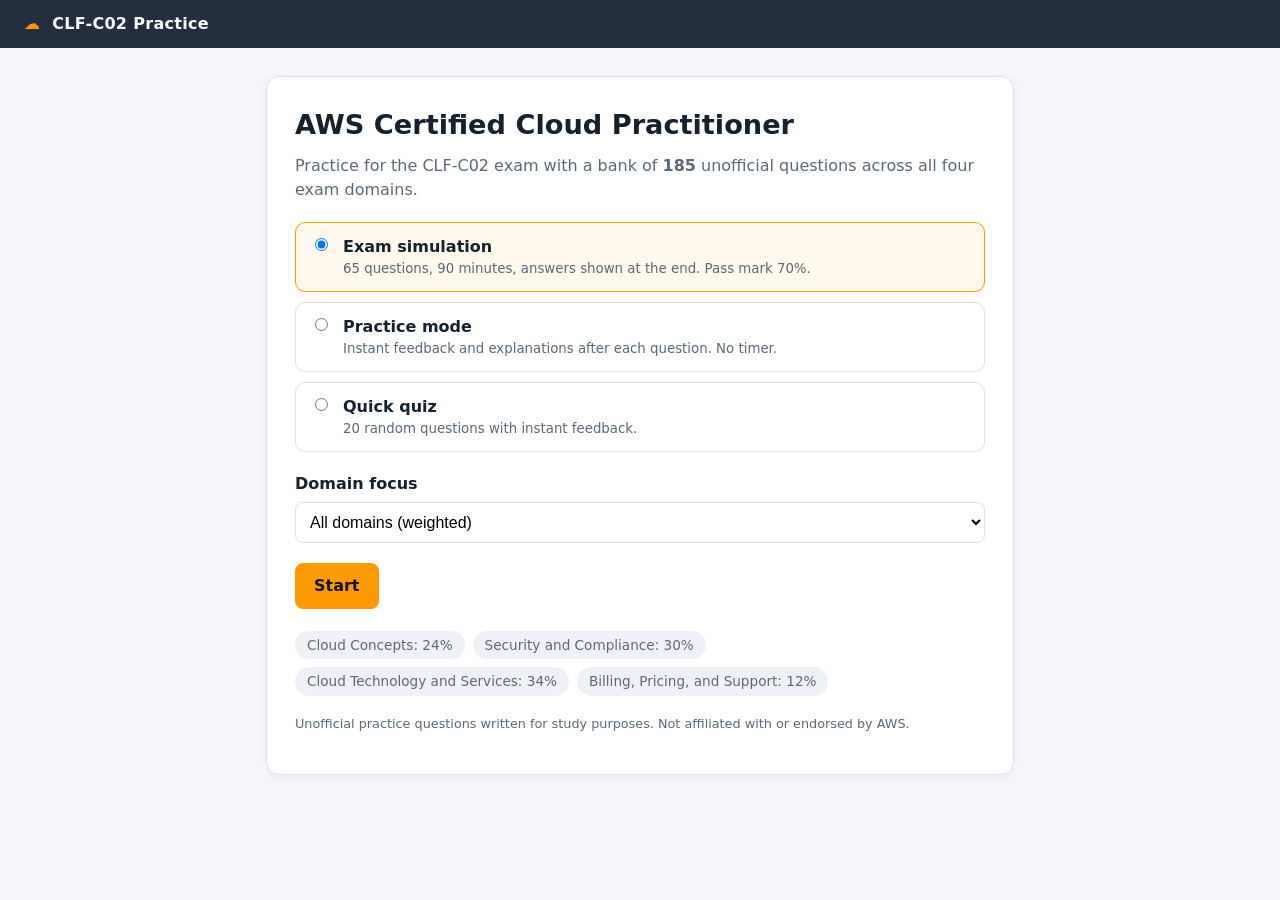
==== index.html @ 897f5225 "cert" ====
<!DOCTYPE html>
<html lang="en">
<head>
<meta charset="UTF-8">
<meta name="viewport" content="width=device-width, initial-scale=1">
<title>AWS Cloud Practitioner Practice Exam</title>
<link rel="stylesheet" href="styles.css">
</head>
<body>
<header class="top">
  <div class="brand"><span class="logo">&#9729;</span> CLF-C02 Practice</div>
  <div id="timer" class="timer hidden" aria-live="off"></div>
</header>

<main>
  <!-- Start screen -->
  <section id="start" class="card">
    <h1>AWS Certified Cloud Practitioner</h1>
    <p class="lead">Practice for the CLF-C02 exam with a bank of <strong id="bankSize"></strong> unofficial questions across all four exam domains.</p>

    <div class="modes">
      <label class="mode"><input type="radio" name="mode" value="exam" checked>
        <span><strong>Exam simulation</strong><small>65 questions, 90 minutes, answers shown at the end. Pass mark 70%.</small></span></label>
      <label class="mode"><input type="radio" name="mode" value="practice">
        <span><strong>Practice mode</strong><small>Instant feedback and explanations after each question. No timer.</small></span></label>
      <label class="mode"><input type="radio" name="mode" value="quick">
        <span><strong>Quick quiz</strong><small>20 random questions with instant feedback.</small></span></label>
    </div>

    <div class="field">
      <label for="domainSel">Domain focus</label>
      <select id="domainSel"></select>
    </div>

    <button id="startBtn" class="btn primary">Start</button>

    <div class="weights" id="weights"></div>
    <p class="note">Unofficial practice questions written for study purposes. Not affiliated with or endorsed by AWS.</p>
  </section>

  <!-- Quiz screen -->
  <section id="quiz" class="card hidden">
    <div class="progress-row">
      <span id="counter"></span>
      <span id="domainTag" class="tag"></span>
    </div>
    <div class="bar"><div id="barFill"></div></div>
    <h2 id="question"></h2>
    <p id="hint" class="hint"></p>
    <div id="options" class="options" role="radiogroup"></div>
    <div id="feedback" class="feedback hidden"></div>
    <div class="nav">
      <button id="prevBtn" class="btn">Previous</button>
      <button id="flagBtn" class="btn ghost">Flag for review</button>
      <button id="checkBtn" class="btn primary hidden">Check answer</button>
      <button id="nextBtn" class="btn primary">Next</button>
    </div>
    <div id="map" class="map"></div>
  </section>

  <!-- Results screen -->
  <section id="results" class="card hidden">
    <h1>Results</h1>
    <div class="score-wrap">
      <div id="scoreCircle" class="score-circle"><span id="scorePct"></span></div>
      <div>
        <p id="verdict" class="verdict"></p>
        <p id="scoreText"></p>
        <p id="timeText"></p>
      </div>
    </div>
    <h3>By domain</h3>
    <div id="domainBreakdown"></div>
    <h3>Review</h3>
    <div class="filters">
      <button class="btn small active" data-f="all">All</button>
      <button class="btn small" data-f="wrong">Incorrect</button>
      <button class="btn small" data-f="flagged">Flagged</button>
    </div>
    <div id="review"></div>
    <div class="nav">
      <button id="retryWrong" class="btn">Retry incorrect</button>
      <button id="restart" class="btn primary">New attempt</button>
    </div>
  </section>
</main>

<script src="questions.js"></script>
<script src="app.js"></script>
</body>
</html>
---- styles.css ----
:root{
  --bg:#f4f6f9; --card:#fff; --ink:#16212e; --muted:#5b6878; --line:#dde3ea;
  --accent:#ff9900; --accent-d:#c97700; --navy:#232f3e;
  --ok:#1a7f4b; --okbg:#e6f5ec; --bad:#c0392b; --badbg:#fbeaea; --sel:#e8f1fb;
  color-scheme: light;
}
*{box-sizing:border-box}
body{margin:0;font-family:system-ui,-apple-system,"Segoe UI",Roboto,sans-serif;background:var(--bg);color:var(--ink);line-height:1.5}
.hidden{display:none!important}
.top{background:var(--navy);color:#fff;display:flex;justify-content:space-between;align-items:center;padding:12px 24px;position:sticky;top:0;z-index:5}
.brand{font-weight:700;letter-spacing:.3px}
.logo{color:var(--accent);margin-right:6px}
.timer{font-variant-numeric:tabular-nums;background:#0f1822;padding:4px 12px;border-radius:999px;font-weight:600}
.timer.low{background:var(--bad)}
main{max-width:780px;margin:28px auto;padding:0 16px 60px}
.card{background:var(--card);border:1px solid var(--line);border-radius:14px;padding:28px;box-shadow:0 2px 10px rgba(20,30,50,.05)}
h1{margin:0 0 8px;font-size:1.7rem}
h2{font-size:1.2rem;line-height:1.45;margin:18px 0}
h3{margin:26px 0 10px}
.lead{color:var(--muted);margin-top:0}
.modes{display:grid;gap:10px;margin:20px 0}
.mode{display:flex;gap:12px;align-items:flex-start;border:1.5px solid var(--line);border-radius:10px;padding:12px 14px;cursor:pointer}
.mode:has(input:checked){border-color:var(--accent);background:#fff8ec}
.mode small{display:block;color:var(--muted)}
.field{margin:14px 0 20px}
.field label{display:block;font-weight:600;margin-bottom:6px}
select{width:100%;padding:10px;border-radius:8px;border:1.5px solid var(--line);font-size:1rem;background:#fff}
.btn{font:inherit;padding:10px 18px;border-radius:8px;border:1.5px solid var(--line);background:#fff;cursor:pointer;color:var(--ink)}
.btn:hover:not(:disabled){border-color:var(--navy)}
.btn:disabled{opacity:.4;cursor:not-allowed}
.btn.primary{background:var(--accent);border-color:var(--accent);color:#111;font-weight:700}
.btn.primary:hover:not(:disabled){background:var(--accent-d);border-color:var(--accent-d);color:#fff}
.btn.ghost.on{background:#fff4d6;border-color:var(--accent)}
.btn.small{padding:5px 12px;font-size:.9rem}
.btn.small.active{background:var(--navy);color:#fff;border-color:var(--navy)}
.weights{display:flex;flex-wrap:wrap;gap:8px;margin-top:22px}
.weights span{background:#eef2f6;border-radius:999px;padding:4px 12px;font-size:.85rem;color:var(--muted)}
.note{color:var(--muted);font-size:.8rem;margin-top:18px}
.progress-row{display:flex;justify-content:space-between;align-items:center;color:var(--muted);font-size:.9rem}
.tag{background:#eef2f6;padding:3px 10px;border-radius:999px;font-size:.78rem}
.bar{height:6px;background:#e8edf2;border-radius:3px;margin-top:8px;overflow:hidden}
#barFill{height:100%;background:var(--accent);width:0;transition:width .25s}
.options{display:grid;gap:10px}
.opt{display:flex;gap:12px;text-align:left;width:100%;font:inherit;padding:12px 14px;border:1.5px solid var(--line);border-radius:10px;background:#fff;cursor:pointer;color:var(--ink)}
.opt:hover:not(:disabled){border-color:var(--navy)}
.opt .k{flex:0 0 26px;height:26px;border-radius:50%;background:#eef2f6;display:grid;place-items:center;font-weight:700;font-size:.85rem}
.opt.selected{border-color:#2f7fd1;background:var(--sel)}
.opt.correct{border-color:var(--ok);background:var(--okbg)}
.opt.wrong{border-color:var(--bad);background:var(--badbg)}
.opt:disabled{cursor:default}
.feedback{margin-top:16px;padding:12px 14px;border-radius:10px;background:#f1f5f9;border-left:4px solid var(--navy)}
.feedback.ok{background:var(--okbg);border-color:var(--ok)}
.feedback.bad{background:var(--badbg);border-color:var(--bad)}
.nav{display:flex;gap:10px;justify-content:space-between;margin-top:22px;flex-wrap:wrap}
.map{display:flex;flex-wrap:wrap;gap:5px;margin-top:22px}
.map button{width:30px;height:30px;border-radius:6px;border:1px solid var(--line);background:#fff;font-size:.75rem;cursor:pointer}
.map button.answered{background:var(--sel);border-color:#2f7fd1}
.map button.flag{outline:2px solid var(--accent)}
.map button.cur{background:var(--navy);color:#fff;border-color:var(--navy)}
.score-wrap{display:flex;gap:24px;align-items:center;flex-wrap:wrap;margin:14px 0}
.score-circle{--p:0;width:130px;height:130px;border-radius:50%;display:grid;place-items:center;
  background:conic-gradient(var(--c,var(--accent)) calc(var(--p)*1%),#e8edf2 0)}
.score-circle span{width:100px;height:100px;border-radius:50%;background:#fff;display:grid;place-items:center;font-size:1.6rem;font-weight:800}
.verdict{font-size:1.3rem;font-weight:800;margin:0}
.verdict.pass{color:var(--ok)} .verdict.fail{color:var(--bad)}
.dom-row{margin:10px 0}
.dom-row .lbl{display:flex;justify-content:space-between;font-size:.92rem}
.dom-row .track{height:8px;background:#e8edf2;border-radius:4px;overflow:hidden;margin-top:4px}
.dom-row .fill{height:100%;background:var(--accent)}
.filters{display:flex;gap:8px;margin-bottom:10px}
.rv{border:1px solid var(--line);border-radius:10px;padding:14px;margin:10px 0}
.rv.right{border-left:5px solid var(--ok)} .rv.miss{border-left:5px solid var(--bad)}
.rv p{margin:6px 0}
.rv .you{color:var(--bad)} .rv .ans{color:var(--ok)}
.rv .ex{color:var(--muted);font-size:.92rem}
@media(max-width:520px){.card{padding:18px}.top{padding:10px 14px}}

.hint{color:var(--muted);font-size:.9rem;margin:-8px 0 12px}
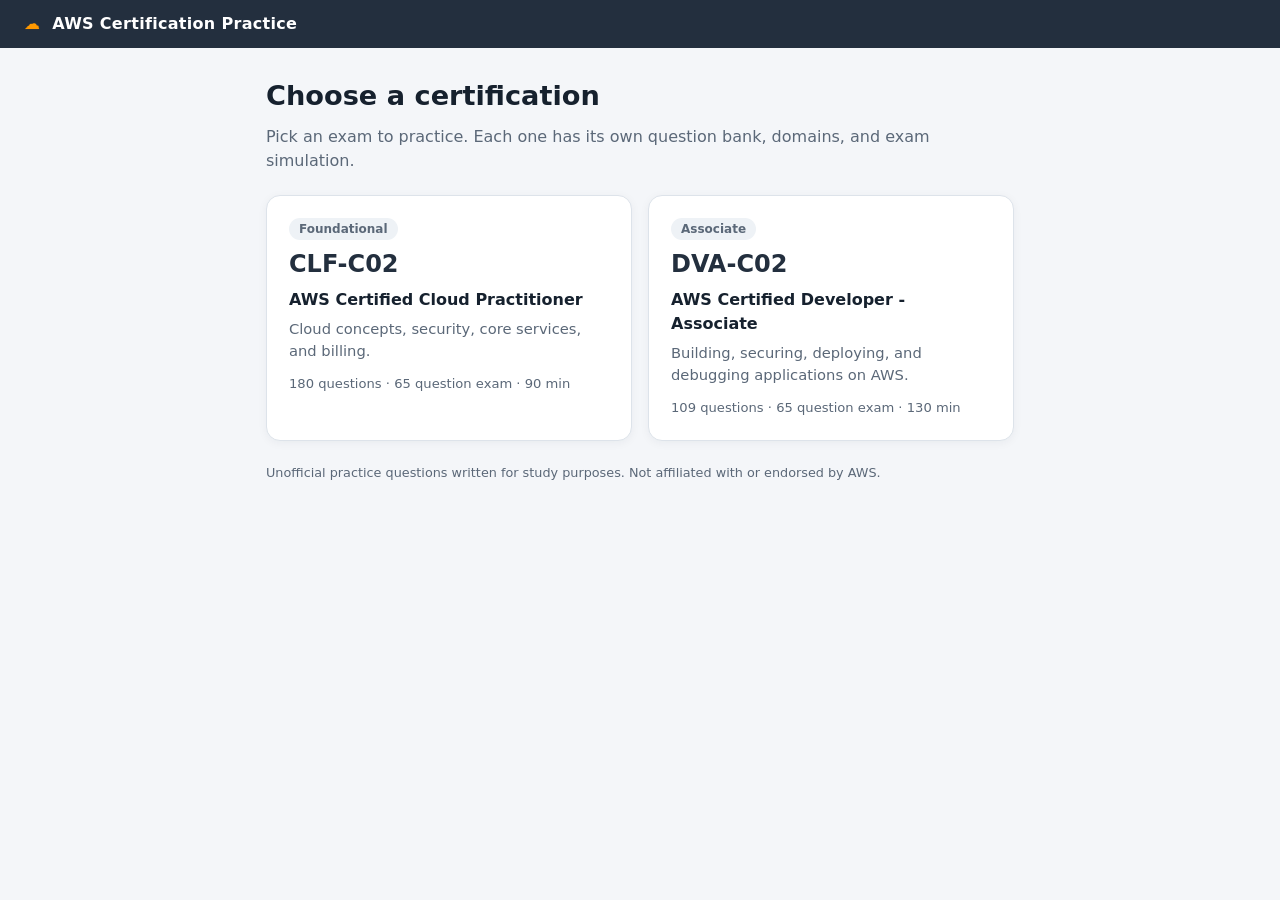
==== commit 5a7dd13b: "dev associate" ====
--- a/index.html
+++ b/index.html
@@ -3,24 +3,33 @@
 <head>
 <meta charset="UTF-8">
 <meta name="viewport" content="width=device-width, initial-scale=1">
-<title>AWS Cloud Practitioner Practice Exam</title>
+<title>AWS Certification Practice</title>
 <link rel="stylesheet" href="styles.css">
 </head>
 <body>
 <header class="top">
-  <div class="brand"><span class="logo">&#9729;</span> CLF-C02 Practice</div>
+  <a href="#" id="brand" class="brand"><span class="logo">&#9729;</span> <span id="brandText">AWS Certification Practice</span></a>
   <div id="timer" class="timer hidden" aria-live="off"></div>
 </header>
 
 <main>
+  <!-- Home screen -->
+  <section id="home">
+    <h1>Choose a certification</h1>
+    <p class="lead">Pick an exam to practice. Each one has its own question bank, domains, and exam simulation.</p>
+    <div id="certGrid" class="cert-grid"></div>
+    <p class="note">Unofficial practice questions written for study purposes. Not affiliated with or endorsed by AWS.</p>
+  </section>
+
   <!-- Start screen -->
-  <section id="start" class="card">
-    <h1>AWS Certified Cloud Practitioner</h1>
-    <p class="lead">Practice for the CLF-C02 exam with a bank of <strong id="bankSize"></strong> unofficial questions across all four exam domains.</p>
+  <section id="start" class="card hidden">
+    <button id="backHome" class="back" type="button">&larr; All certifications</button>
+    <h1 id="certTitle"></h1>
+    <p class="lead">Practice for the <span id="certCode"></span> exam with a bank of <strong id="bankSize"></strong> unofficial questions across <span id="domainCount"></span> exam domains.</p>
 
     <div class="modes">
       <label class="mode"><input type="radio" name="mode" value="exam" checked>
-        <span><strong>Exam simulation</strong><small>65 questions, 90 minutes, answers shown at the end. Pass mark 70%.</small></span></label>
+        <span><strong>Exam simulation</strong><small id="examDesc"></small></span></label>
       <label class="mode"><input type="radio" name="mode" value="practice">
         <span><strong>Practice mode</strong><small>Instant feedback and explanations after each question. No timer.</small></span></label>
       <label class="mode"><input type="radio" name="mode" value="quick">
@@ -85,7 +94,8 @@
   </section>
 </main>
 
-<script src="questions.js"></script>
+<script src="certs/clf-c02.js"></script>
+<script src="certs/dva-c02.js"></script>
 <script src="app.js"></script>
 </body>
 </html>
--- a/styles.css
+++ b/styles.css
@@ -8,7 +8,7 @@
 body{margin:0;font-family:system-ui,-apple-system,"Segoe UI",Roboto,sans-serif;background:var(--bg);color:var(--ink);line-height:1.5}
 .hidden{display:none!important}
 .top{background:var(--navy);color:#fff;display:flex;justify-content:space-between;align-items:center;padding:12px 24px;position:sticky;top:0;z-index:5}
-.brand{font-weight:700;letter-spacing:.3px}
+.brand{font-weight:700;letter-spacing:.3px;color:#fff;text-decoration:none}
 .logo{color:var(--accent);margin-right:6px}
 .timer{font-variant-numeric:tabular-nums;background:#0f1822;padding:4px 12px;border-radius:999px;font-weight:600}
 .timer.low{background:var(--bad)}
@@ -76,3 +76,14 @@
 @media(max-width:520px){.card{padding:18px}.top{padding:10px 14px}}
 
 .hint{color:var(--muted);font-size:.9rem;margin:-8px 0 12px}
+
+.cert-grid{display:grid;grid-template-columns:repeat(auto-fill,minmax(300px,1fr));gap:16px;margin:22px 0}
+.cert-card{display:flex;flex-direction:column;gap:6px;text-align:left;font:inherit;width:100%;background:var(--card);border:1.5px solid var(--line);border-radius:14px;padding:22px;cursor:pointer;color:var(--ink);box-shadow:0 2px 10px rgba(20,30,50,.05)}
+.cert-card:hover{border-color:var(--accent);transform:translateY(-1px)}
+.cert-card .level{align-self:flex-start;background:#eef2f6;color:var(--muted);border-radius:999px;padding:2px 10px;font-size:.75rem;font-weight:600}
+.cert-card .code{font-size:1.5rem;font-weight:800;color:var(--navy)}
+.cert-card .title{font-weight:600}
+.cert-card .blurb{color:var(--muted);font-size:.92rem}
+.cert-card .meta{color:var(--muted);font-size:.82rem;margin-top:6px}
+.back{font:inherit;background:none;border:0;color:var(--muted);cursor:pointer;padding:0;margin-bottom:14px}
+.back:hover{color:var(--ink)}
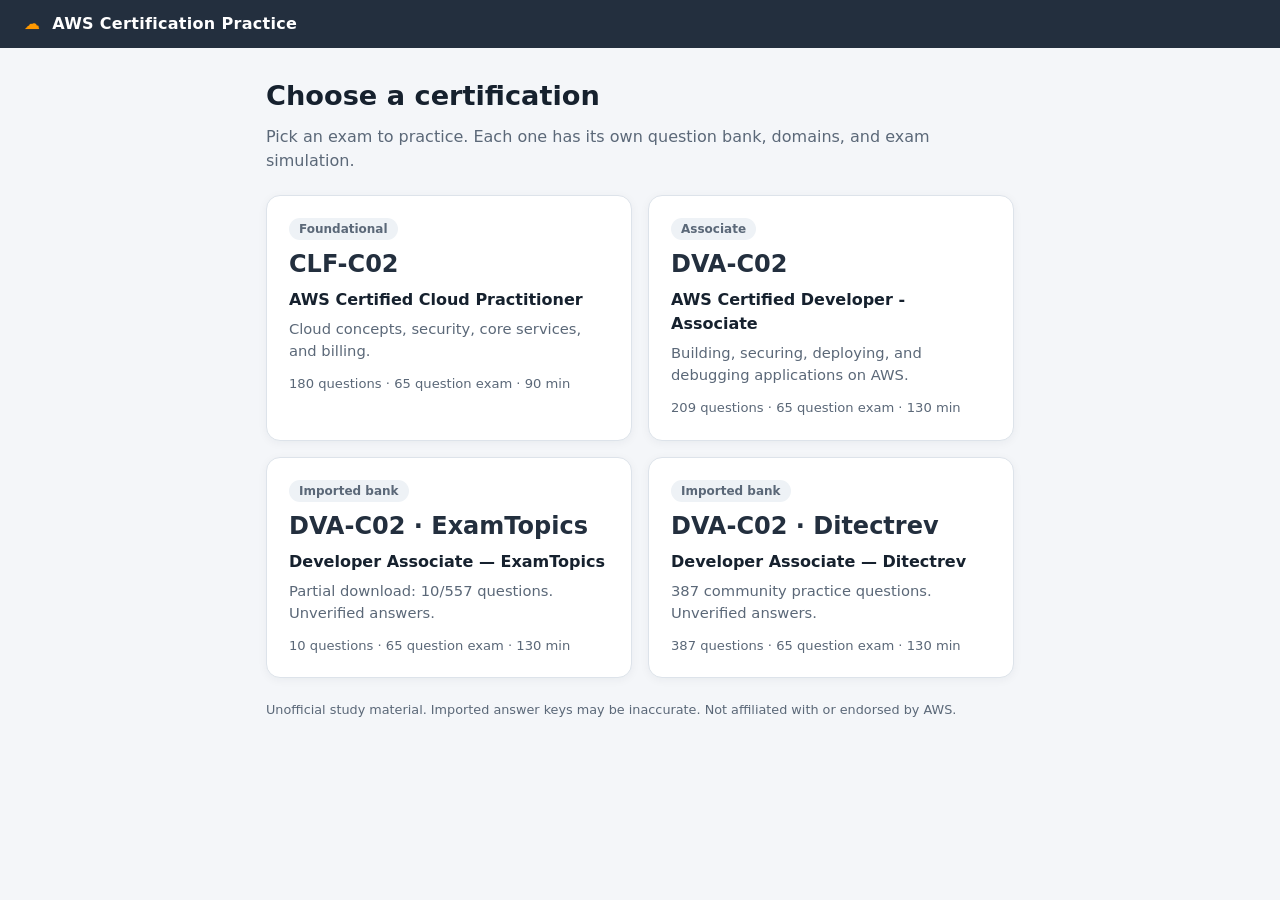
==== commit c885ab8c: "test" ====
--- a/index.html
+++ b/index.html
@@ -18,7 +18,7 @@
     <h1>Choose a certification</h1>
     <p class="lead">Pick an exam to practice. Each one has its own question bank, domains, and exam simulation.</p>
     <div id="certGrid" class="cert-grid"></div>
-    <p class="note">Unofficial practice questions written for study purposes. Not affiliated with or endorsed by AWS.</p>
+    <p class="note">Unofficial study material. Imported answer keys may be inaccurate. Not affiliated with or endorsed by AWS.</p>
   </section>
 
   <!-- Start screen -->
@@ -44,7 +44,7 @@
     <button id="startBtn" class="btn primary">Start</button>
 
     <div class="weights" id="weights"></div>
-    <p class="note">Unofficial practice questions written for study purposes. Not affiliated with or endorsed by AWS.</p>
+    <p id="bankNotice" class="note">Unofficial practice questions written for study purposes. Not affiliated with or endorsed by AWS.</p>
   </section>
 
   <!-- Quiz screen -->
@@ -55,7 +55,9 @@
     </div>
     <div class="bar"><div id="barFill"></div></div>
     <h2 id="question"></h2>
+    <div id="questionImages" class="question-images"></div>
     <p id="hint" class="hint"></p>
+    <p id="questionSource" class="note hidden"></p>
     <div id="options" class="options" role="radiogroup"></div>
     <div id="feedback" class="feedback hidden"></div>
     <div class="nav">
@@ -96,6 +98,8 @@
 
 <script src="certs/clf-c02.js"></script>
 <script src="certs/dva-c02.js"></script>
+<script src="certs/dva-c02-examtopics.js"></script>
+<script src="certs/dva-c02-ditectrev.js"></script>
 <script src="app.js"></script>
 </body>
 </html>
--- a/styles.css
+++ b/styles.css
@@ -87,3 +87,9 @@
 .cert-card .meta{color:var(--muted);font-size:.82rem;margin-top:6px}
 .back{font:inherit;background:none;border:0;color:var(--muted);cursor:pointer;padding:0;margin-bottom:14px}
 .back:hover{color:var(--ink)}
+
+#question,.opt,.feedback,.rv{white-space:pre-wrap;overflow-wrap:anywhere}
+.question-images:empty{display:none}
+.question-image{display:block;max-width:100%;height:auto;margin:12px 0}
+.image-warning{display:block;color:var(--bad);font-size:.85rem;margin:8px 0}
+#questionSource a,.rv a{color:#245d96;font-size:.82rem}
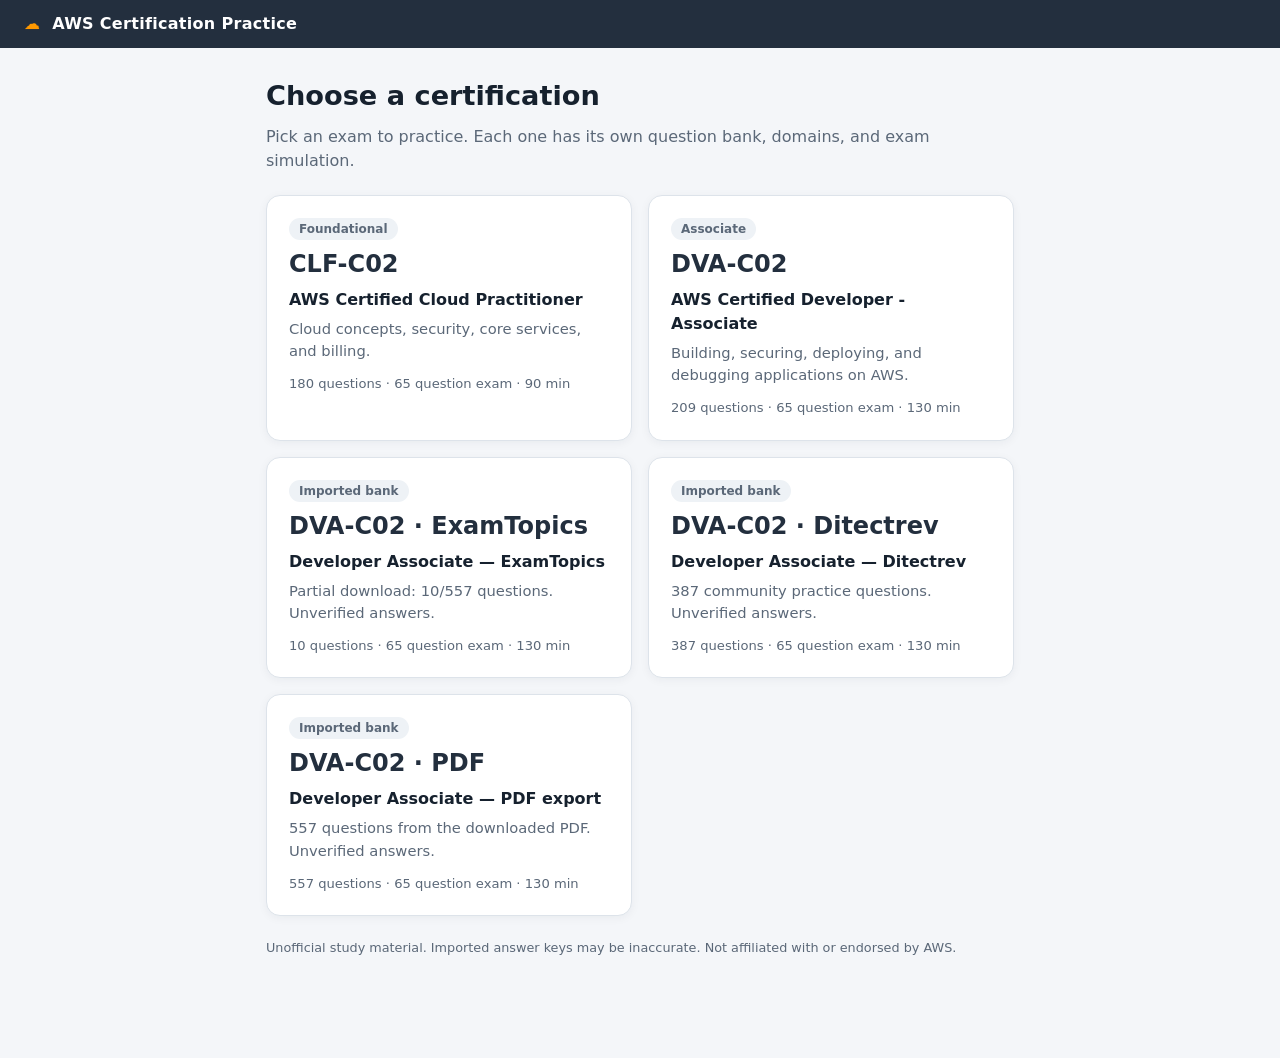
==== commit 19e2278b: "new bank" ====
--- a/index.html
+++ b/index.html
@@ -100,6 +100,7 @@
 <script src="certs/dva-c02.js"></script>
 <script src="certs/dva-c02-examtopics.js"></script>
 <script src="certs/dva-c02-ditectrev.js"></script>
+<script src="certs/dva-c02-pdf.js"></script>
 <script src="app.js"></script>
 </body>
 </html>
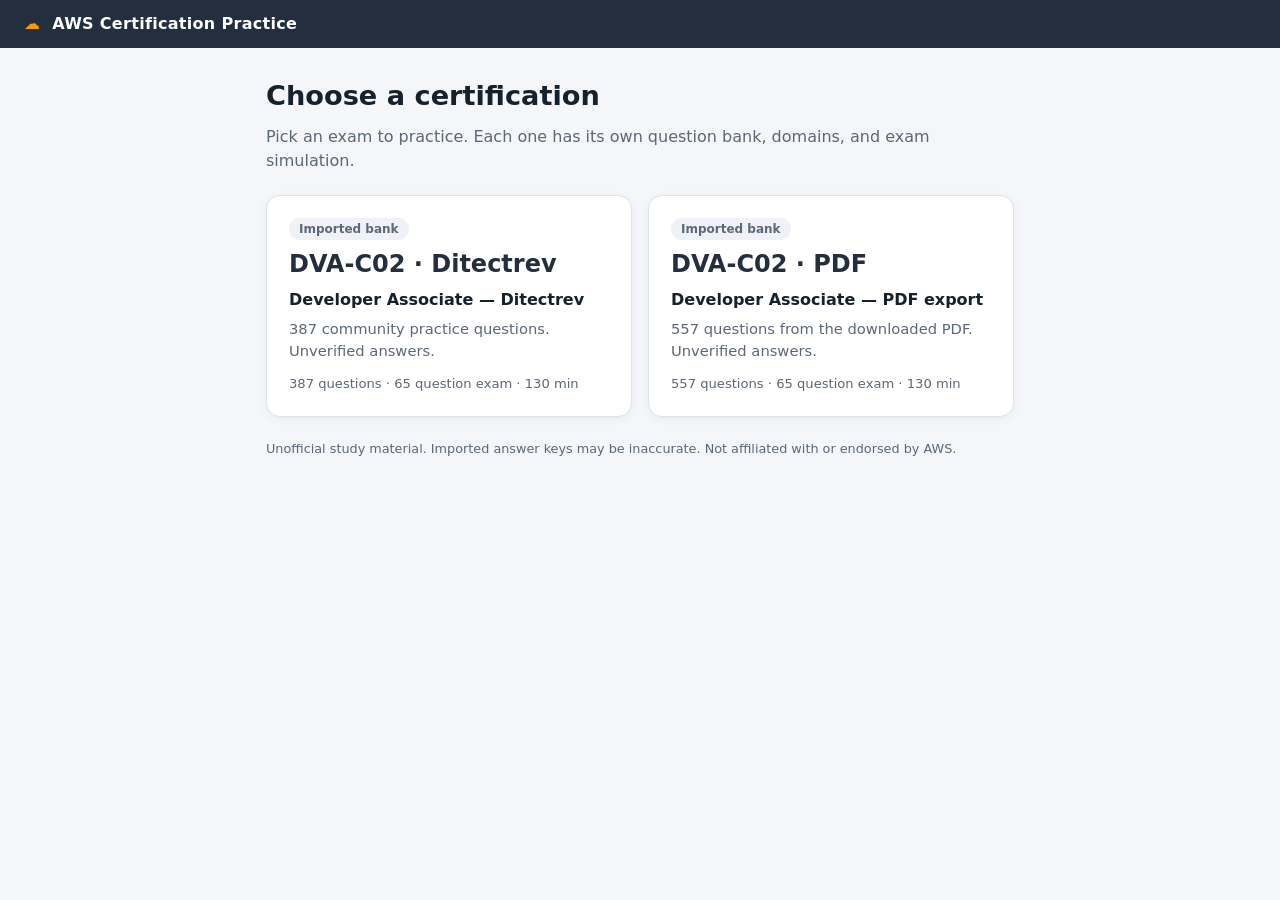
==== commit 333f9353: "update" ====
--- a/index.html
+++ b/index.html
@@ -96,11 +96,8 @@
   </section>
 </main>
 
-<script src="certs/clf-c02.js"></script>
-<script src="certs/dva-c02.js"></script>
-<script src="certs/dva-c02-examtopics.js"></script>
-<script src="certs/dva-c02-ditectrev.js"></script>
-<script src="certs/dva-c02-pdf.js"></script>
+<script src="certs/manifest.js"></script>
+<script src="certs/loader.js"></script>
 <script src="app.js"></script>
 </body>
 </html>
